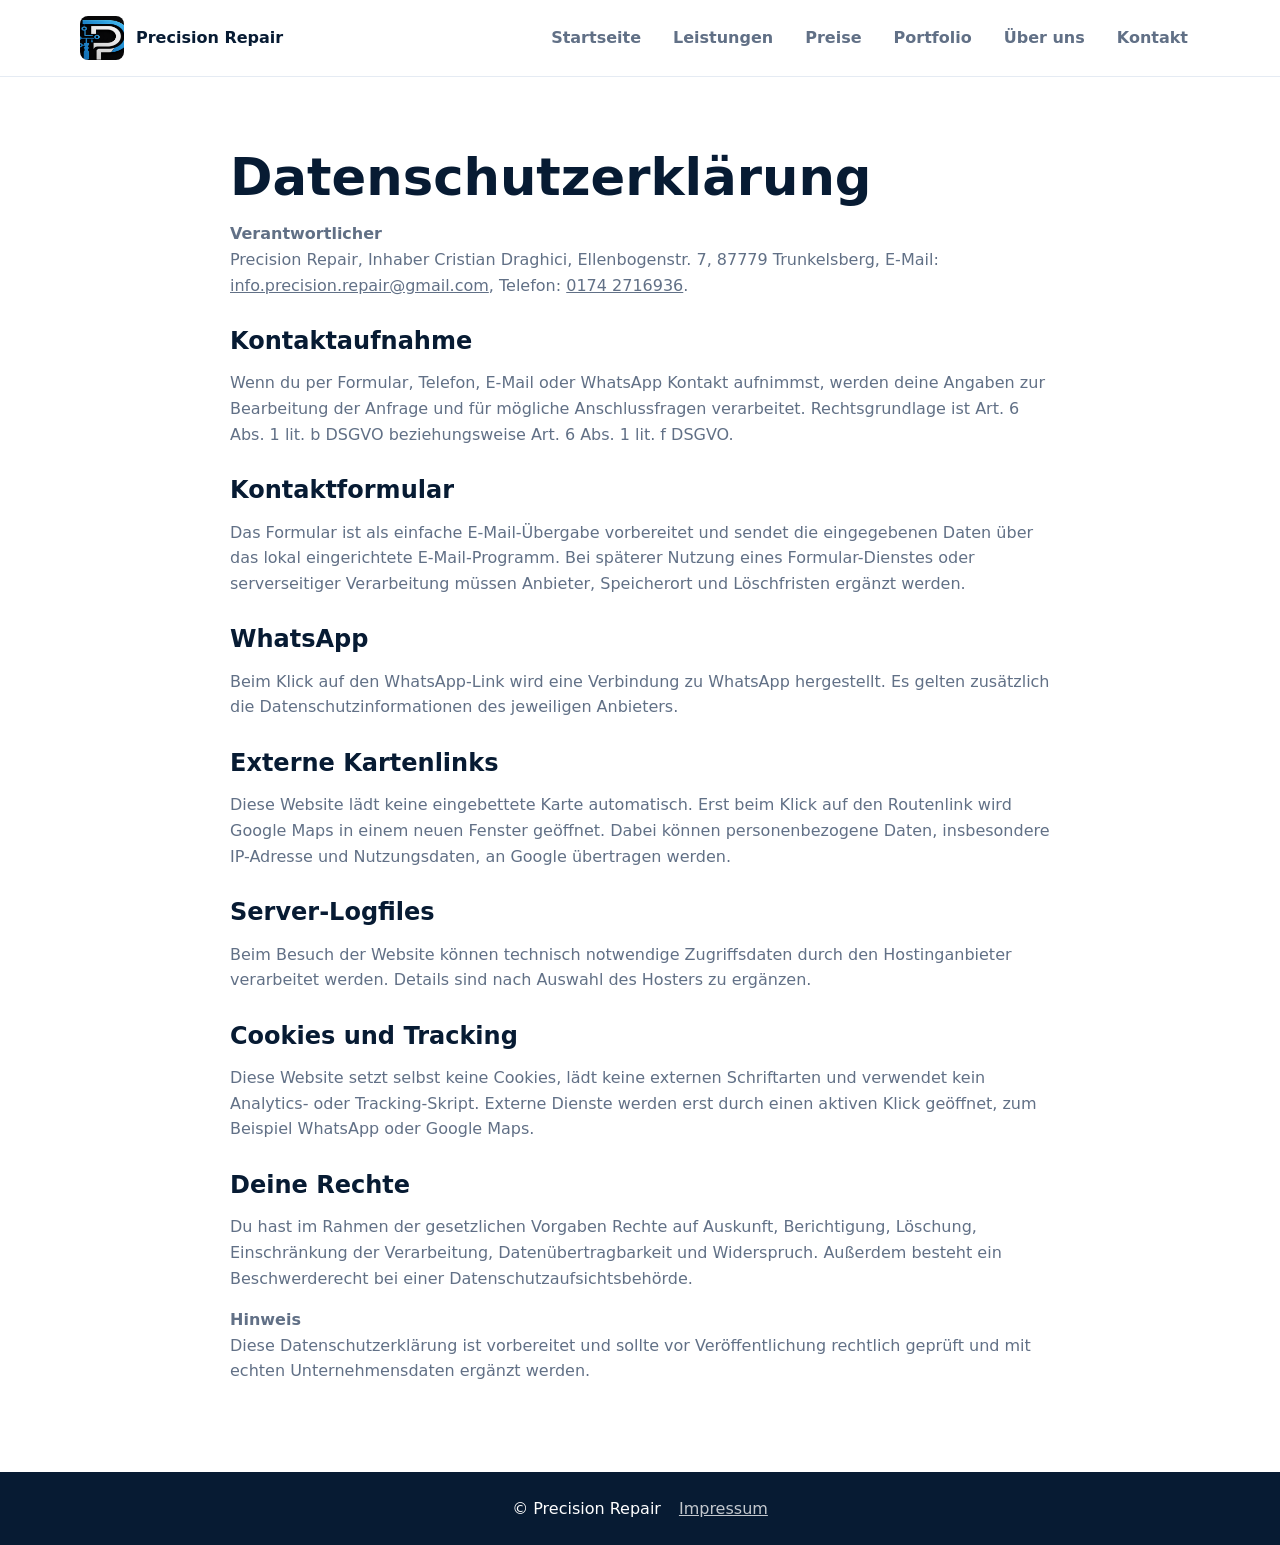
==== datenschutz.html @ 311b87c1 "Initial Website upload" ====
<!doctype html>
<html lang="de">
<head>
  <meta charset="utf-8">
  <meta name="viewport" content="width=device-width, initial-scale=1">
  <title>Datenschutz | Precision Repair</title>
  <meta name="robots" content="noindex, follow">
  <link rel="icon" href="assets/img/favicon.svg" type="image/svg+xml">
  <link rel="stylesheet" href="assets/css/styles.css">
</head>
<body>
  <header class="site-header" data-header><div class="container header-inner"><a class="brand" href="index.html"><img src="public/images/precision-repair-logo.png" alt="" width="44" height="44"><span>Precision Repair</span></a><button class="nav-toggle" type="button" aria-controls="primary-nav" aria-expanded="false" data-nav-toggle><span></span><span></span><span></span><span class="sr-only">Menü öffnen</span></button><nav class="primary-nav" id="primary-nav" data-nav><a href="index.html">Startseite</a><a href="leistungen.html">Leistungen</a><a href="preise.html">Preise</a><a href="portfolio.html">Portfolio</a><a href="ueber-uns.html">Über uns</a><a href="kontakt.html">Kontakt</a></nav></div></header>
  <main class="legal-page">
    <div class="container narrow">
      <h1>Datenschutzerklärung</h1>
      <p><strong>Verantwortlicher</strong><br>Precision Repair, Inhaber Cristian Draghici, Ellenbogenstr. 7, 87779 Trunkelsberg, E-Mail: <a href="mailto:info.precision.repair@gmail.com">info.precision.repair@gmail.com</a>, Telefon: <a href="tel:+491742716936">0174 2716936</a>.</p>
      <h2>Kontaktaufnahme</h2>
      <p>Wenn du per Formular, Telefon, E-Mail oder WhatsApp Kontakt aufnimmst, werden deine Angaben zur Bearbeitung der Anfrage und für mögliche Anschlussfragen verarbeitet. Rechtsgrundlage ist Art. 6 Abs. 1 lit. b DSGVO beziehungsweise Art. 6 Abs. 1 lit. f DSGVO.</p>
      <h2>Kontaktformular</h2>
      <p>Das Formular ist als einfache E-Mail-Übergabe vorbereitet und sendet die eingegebenen Daten über das lokal eingerichtete E-Mail-Programm. Bei späterer Nutzung eines Formular-Dienstes oder serverseitiger Verarbeitung müssen Anbieter, Speicherort und Löschfristen ergänzt werden.</p>
      <h2>WhatsApp</h2>
      <p>Beim Klick auf den WhatsApp-Link wird eine Verbindung zu WhatsApp hergestellt. Es gelten zusätzlich die Datenschutzinformationen des jeweiligen Anbieters.</p>
      <h2>Externe Kartenlinks</h2>
      <p>Diese Website lädt keine eingebettete Karte automatisch. Erst beim Klick auf den Routenlink wird Google Maps in einem neuen Fenster geöffnet. Dabei können personenbezogene Daten, insbesondere IP-Adresse und Nutzungsdaten, an Google übertragen werden.</p>
      <h2>Server-Logfiles</h2>
      <p>Beim Besuch der Website können technisch notwendige Zugriffsdaten durch den Hostinganbieter verarbeitet werden. Details sind nach Auswahl des Hosters zu ergänzen.</p>
      <h2>Cookies und Tracking</h2>
      <p>Diese Website setzt selbst keine Cookies, lädt keine externen Schriftarten und verwendet kein Analytics- oder Tracking-Skript. Externe Dienste werden erst durch einen aktiven Klick geöffnet, zum Beispiel WhatsApp oder Google Maps.</p>
      <h2>Deine Rechte</h2>
      <p>Du hast im Rahmen der gesetzlichen Vorgaben Rechte auf Auskunft, Berichtigung, Löschung, Einschränkung der Verarbeitung, Datenübertragbarkeit und Widerspruch. Außerdem besteht ein Beschwerderecht bei einer Datenschutzaufsichtsbehörde.</p>
      <p><strong>Hinweis</strong><br>Diese Datenschutzerklärung ist vorbereitet und sollte vor Veröffentlichung rechtlich geprüft und mit echten Unternehmensdaten ergänzt werden.</p>
    </div>
  </main>
  <footer class="site-footer compact"><div class="container footer-bottom"><span>© Precision Repair</span><a href="impressum.html">Impressum</a></div></footer>
  <script src="assets/js/main.js"></script>
</body>
</html>
---- assets/css/styles.css ----
:root {
  --navy: #071b33;
  --navy-2: #0d2a4a;
  --ink: #102033;
  --muted: #617086;
  --line: #dfe7f1;
  --bg: #f7f9fc;
  --white: #ffffff;
  --accent: #18a999;
  --accent-2: #f2b84b;
  --shadow: 0 18px 50px rgba(7, 27, 51, .14);
  --radius: 8px;
}

* { box-sizing: border-box; }
html { scroll-behavior: smooth; }
body {
  margin: 0;
  font-family: Inter, ui-sans-serif, system-ui, -apple-system, BlinkMacSystemFont, "Segoe UI", sans-serif;
  color: var(--ink);
  background: var(--white);
  line-height: 1.6;
}

a { color: inherit; }
img { max-width: 100%; display: block; }
[hidden] { display: none !important; }
.container { width: min(1120px, calc(100% - 40px)); margin: 0 auto; }
.narrow { width: min(820px, calc(100% - 40px)); }
.sr-only, .skip-link {
  position: absolute;
  width: 1px;
  height: 1px;
  overflow: hidden;
  clip: rect(0, 0, 0, 0);
}
.skip-link:focus {
  width: auto;
  height: auto;
  clip: auto;
  z-index: 100;
  left: 16px;
  top: 16px;
  padding: 10px 14px;
  background: var(--white);
  border-radius: var(--radius);
}

.site-header {
  position: sticky;
  top: 0;
  z-index: 50;
  background: rgba(255, 255, 255, .92);
  backdrop-filter: blur(14px);
  border-bottom: 1px solid rgba(223, 231, 241, .8);
}
.header-inner {
  min-height: 76px;
  display: flex;
  align-items: center;
  justify-content: space-between;
  gap: 24px;
}
.brand {
  display: inline-flex;
  align-items: center;
  gap: 12px;
  text-decoration: none;
  font-weight: 800;
  color: var(--navy);
  letter-spacing: 0;
}
.brand img {
  width: 44px;
  height: 44px;
  object-fit: cover;
  border-radius: 8px;
  background: var(--navy);
}
.primary-nav { display: flex; gap: 8px; align-items: center; }
.primary-nav a {
  text-decoration: none;
  color: var(--muted);
  font-weight: 700;
  padding: 10px 12px;
  border-radius: var(--radius);
}
.primary-nav a:hover, .primary-nav a.active { color: var(--navy); background: #eef5fb; }
.nav-toggle {
  display: none;
  width: 44px;
  height: 44px;
  border: 1px solid var(--line);
  border-radius: var(--radius);
  background: var(--white);
}
.nav-toggle span:not(.sr-only) {
  display: block;
  width: 20px;
  height: 2px;
  background: var(--navy);
  margin: 5px auto;
}

.hero {
  background:
    radial-gradient(circle at 80% 20%, rgba(24, 169, 153, .18), transparent 32%),
    linear-gradient(135deg, var(--navy) 0%, var(--navy-2) 58%, #10395f 100%);
  color: var(--white);
  padding: 84px 0 70px;
  min-height: 680px;
  display: flex;
  align-items: center;
}
.hero-grid {
  display: grid;
  grid-template-columns: minmax(0, 1.05fr) minmax(360px, .95fr);
  gap: 56px;
  align-items: center;
}
.eyebrow {
  margin: 0 0 14px;
  color: var(--accent);
  font-weight: 800;
  text-transform: uppercase;
  font-size: .78rem;
  letter-spacing: .08em;
}
h1, h2, h3 { line-height: 1.1; margin: 0; color: inherit; letter-spacing: 0; }
h1 { font-size: clamp(2.4rem, 6vw, 4.9rem); max-width: 760px; }
h2 { font-size: clamp(1.8rem, 3vw, 3rem); }
h3 { font-size: 1.25rem; }
.lead, .page-hero p, .section-heading p {
  font-size: 1.13rem;
  color: rgba(255, 255, 255, .82);
  max-width: 680px;
}
.hero-actions, .cta-actions {
  display: flex;
  flex-wrap: wrap;
  gap: 12px;
  margin-top: 32px;
}
.btn {
  display: inline-flex;
  align-items: center;
  justify-content: center;
  min-height: 48px;
  padding: 12px 18px;
  border-radius: var(--radius);
  border: 1px solid transparent;
  text-decoration: none;
  font-weight: 800;
  cursor: pointer;
  font: inherit;
}
.btn-primary { background: var(--accent); color: #041620; }
.btn-primary:hover { background: #35c3b5; }
.btn-secondary { background: var(--white); color: var(--navy); }
.btn-secondary:hover { background: #eaf2f8; }
.btn-ghost { background: transparent; color: var(--navy); border-color: var(--line); }
.full { width: 100%; }
.trust-row {
  display: flex;
  flex-wrap: wrap;
  gap: 10px;
  margin-top: 28px;
}
.trust-row span {
  border: 1px solid rgba(255, 255, 255, .18);
  border-radius: 999px;
  padding: 8px 12px;
  color: rgba(255, 255, 255, .86);
  font-weight: 700;
  font-size: .92rem;
}

.hero-panel {
  min-height: 500px;
  position: relative;
  border: 1px solid rgba(255, 255, 255, .16);
  border-radius: 20px;
  background: rgba(255, 255, 255, .08);
  box-shadow: var(--shadow);
  overflow: hidden;
}
.device-visual {
  position: absolute;
  inset: 60px 40px 40px;
}
.phone {
  position: absolute;
  width: 150px;
  height: 280px;
  left: 28px;
  top: 60px;
  border: 12px solid #eaf6ff;
  border-radius: 28px;
  background: linear-gradient(160deg, #0a2039, #156b84);
  box-shadow: 0 25px 60px rgba(0, 0, 0, .35);
}
.phone:after {
  content: "";
  position: absolute;
  inset: 46px 28px;
  border-top: 3px solid rgba(255, 255, 255, .5);
  transform: rotate(-18deg);
}
.laptop {
  position: absolute;
  width: 280px;
  height: 170px;
  right: 8px;
  bottom: 56px;
  border: 12px solid #eaf6ff;
  border-radius: 14px 14px 4px 4px;
  background: linear-gradient(150deg, #132f51, #18a999);
}
.laptop:after {
  content: "";
  position: absolute;
  height: 16px;
  left: -34px;
  right: -34px;
  bottom: -36px;
  background: #dbe8f3;
  border-radius: 0 0 18px 18px;
}
.tool-chip {
  position: absolute;
  right: 56px;
  top: 58px;
  background: var(--accent-2);
  color: var(--navy);
  font-weight: 900;
  padding: 12px 16px;
  border-radius: var(--radius);
}
.chip-two { right: 210px; top: 210px; background: var(--white); }
.device-card, .diagnostic-card {
  position: absolute;
  z-index: 2;
  background: var(--white);
  color: var(--navy);
  border-radius: var(--radius);
  box-shadow: var(--shadow);
  padding: 18px;
}
.device-card { left: 28px; top: 28px; }
.device-card p, .diagnostic-card span, .diagnostic-card small { margin: 0; color: var(--muted); }
.device-card strong, .diagnostic-card strong { display: block; font-size: 1.35rem; }
.diagnostic-card { right: 30px; bottom: 28px; min-width: 150px; }
.status-dot {
  display: inline-block;
  width: 10px;
  height: 10px;
  background: var(--accent);
  border-radius: 50%;
}

.section { padding: 86px 0; }
.section-heading { margin-bottom: 34px; }
.section-heading p, .page-hero p, .detail-card p, .notice p, .about-split p { color: var(--muted); }
.service-grid, .detail-grid {
  display: grid;
  grid-template-columns: repeat(3, minmax(0, 1fr));
  gap: 18px;
}
.service-card, .detail-card, .notice, .contact-form, .contact-panel, .portfolio-card {
  border: 1px solid var(--line);
  border-radius: var(--radius);
  background: var(--white);
  padding: 26px;
  box-shadow: 0 8px 26px rgba(7, 27, 51, .06);
}
.service-card p, .detail-card li { color: var(--muted); }
.service-card img { margin-bottom: 18px; }
.portfolio-section { background: var(--white); }
.portfolio-grid {
  display: grid;
  grid-template-columns: repeat(3, minmax(0, 1fr));
  gap: 18px;
}
.portfolio-card {
  padding: 0;
  overflow: hidden;
}
.portfolio-card img {
  width: 100%;
  aspect-ratio: 1.45 / 1;
  height: auto;
  object-fit: cover;
  background: var(--navy);
}
.portfolio-card h3 {
  padding: 18px;
  font-size: 1.05rem;
}
.centered-action {
  display: flex;
  justify-content: center;
  margin-top: 28px;
}
.portfolio-tools {
  display: flex;
  flex-wrap: wrap;
  gap: 10px;
  margin-bottom: 26px;
}
.filter-btn {
  border: 1px solid var(--line);
  border-radius: var(--radius);
  background: var(--white);
  color: var(--navy);
  padding: 10px 14px;
  font: inherit;
  font-weight: 800;
  cursor: pointer;
}
.filter-btn:hover,
.filter-btn.active {
  border-color: rgba(24, 169, 153, .55);
  background: #eef8f7;
}
.gallery-grid {
  display: grid;
  grid-template-columns: repeat(3, minmax(0, 1fr));
  gap: 18px;
}
.gallery-card {
  overflow: hidden;
  border: 1px solid var(--line);
  border-radius: var(--radius);
  background: var(--white);
  box-shadow: 0 8px 26px rgba(7, 27, 51, .06);
}
.gallery-card a {
  display: block;
  background: var(--navy);
}
.gallery-card img {
  width: 100%;
  aspect-ratio: 4 / 3;
  object-fit: cover;
}
.gallery-card span {
  display: inline-flex;
  margin: 18px 18px 10px;
  padding: 5px 9px;
  border-radius: 999px;
  background: #eef5fb;
  color: var(--navy);
  font-size: .78rem;
  font-weight: 900;
}
.gallery-card h3,
.gallery-card p {
  padding: 0 18px;
}
.gallery-card h3 {
  font-size: 1.05rem;
}
.gallery-card p {
  margin: 10px 0 20px;
  color: var(--muted);
}
.feature-image {
  width: 100%;
  border-radius: var(--radius);
  box-shadow: var(--shadow);
  object-fit: cover;
}
.feature-gallery {
  display: grid;
  grid-template-columns: .8fr 1.2fr;
  gap: 14px;
  align-items: stretch;
}
.feature-gallery .feature-image {
  height: 100%;
  min-height: 360px;
}
.image-band .split { align-items: center; }
.band { background: var(--bg); }
.split {
  display: grid;
  grid-template-columns: minmax(0, .85fr) minmax(320px, 1.15fr);
  gap: 48px;
  align-items: start;
}
.steps { display: grid; gap: 14px; }
.step {
  display: grid;
  grid-template-columns: 48px 1fr;
  gap: 6px 16px;
  align-items: start;
  background: var(--white);
  border: 1px solid var(--line);
  border-radius: var(--radius);
  padding: 18px;
}
.step span {
  grid-row: span 2;
  width: 42px;
  height: 42px;
  display: inline-flex;
  align-items: center;
  justify-content: center;
  background: var(--navy);
  color: var(--white);
  border-radius: var(--radius);
  font-weight: 900;
}
.step p { margin: 0; color: var(--muted); }
.cta-section { padding-top: 0; }
.cta {
  display: flex;
  justify-content: space-between;
  gap: 28px;
  align-items: center;
  background: var(--navy);
  color: var(--white);
  border-radius: 16px;
  padding: 38px;
}
.cta p { color: rgba(255, 255, 255, .8); }
.page-hero {
  background: linear-gradient(135deg, var(--navy), var(--navy-2));
  color: var(--white);
  padding: 82px 0;
}
.detail-grid { grid-template-columns: repeat(2, minmax(0, 1fr)); }
.detail-card ul { padding-left: 20px; margin-bottom: 0; }
.detail-card.highlight { background: #eef8f7; border-color: rgba(24, 169, 153, .3); }
.text-link { color: var(--navy); font-weight: 900; }
.price-table-wrap { overflow-x: auto; border: 1px solid var(--line); border-radius: var(--radius); }
.price-table { width: 100%; border-collapse: collapse; background: var(--white); min-width: 680px; }
.price-table th, .price-table td { text-align: left; padding: 18px; border-bottom: 1px solid var(--line); }
.price-table th { background: var(--navy); color: var(--white); }
.notice { margin-top: 22px; }
.about-split { align-items: center; }
.values {
  display: grid;
  grid-template-columns: repeat(2, minmax(0, 1fr));
  gap: 14px;
}
.values div {
  background: var(--bg);
  border: 1px solid var(--line);
  border-radius: var(--radius);
  padding: 22px;
}
.values strong, .values span { display: block; }
.values span { color: var(--muted); }
.contact-grid {
  display: grid;
  grid-template-columns: minmax(0, 1.15fr) minmax(320px, .85fr);
  gap: 24px;
  align-items: start;
}
.contact-form { display: grid; gap: 10px; }
.contact-form label { font-weight: 800; }
input, textarea {
  width: 100%;
  border: 1px solid var(--line);
  border-radius: var(--radius);
  padding: 13px 14px;
  font: inherit;
  color: var(--ink);
}
input:focus, textarea:focus {
  outline: 3px solid rgba(24, 169, 153, .2);
  border-color: var(--accent);
}
.checkbox {
  display: grid;
  grid-template-columns: 20px 1fr;
  gap: 10px;
  align-items: start;
  font-weight: 500;
  color: var(--muted);
}
.checkbox input { width: 18px; margin-top: 4px; }
.contact-panel h2 { margin-bottom: 20px; }
.contact-panel p { color: var(--muted); }
.map-consent, .map-frame {
  margin-top: 18px;
  min-height: 260px;
  border: 1px solid var(--line);
  border-radius: var(--radius);
  background: var(--bg);
  display: grid;
  place-items: center;
  text-align: center;
  padding: 20px;
}
.map-frame iframe { width: 100%; height: 260px; border: 0; border-radius: var(--radius); }
.legal-page { padding: 72px 0; }
.legal-page h1 { color: var(--navy); font-size: clamp(2rem, 4vw, 3.4rem); }
.legal-page h2 { color: var(--navy); font-size: 1.5rem; margin-top: 30px; }
.legal-page p { color: var(--muted); }

.site-footer {
  background: var(--navy);
  color: var(--white);
  padding: 48px 0;
}
.footer-grid {
  display: grid;
  grid-template-columns: 1.5fr 1fr 1fr 1fr;
  gap: 28px;
}
.footer-brand { color: var(--white); margin-bottom: 14px; }
.site-footer h2 { font-size: 1rem; margin-bottom: 10px; }
.site-footer p, .site-footer a { color: rgba(255, 255, 255, .76); }
.compact { padding: 24px 0; }
.footer-bottom {
  display: flex;
  gap: 18px;
  justify-content: center;
  flex-wrap: wrap;
}
.whatsapp-float {
  position: fixed;
  right: 18px;
  bottom: 18px;
  z-index: 60;
  width: 58px;
  height: 58px;
  display: inline-flex;
  align-items: center;
  justify-content: center;
  border-radius: 50%;
  background: #25d366;
  color: #052011;
  font-weight: 900;
  text-decoration: none;
  box-shadow: 0 14px 34px rgba(7, 27, 51, .25);
}

@media (max-width: 900px) {
  .nav-toggle { display: block; }
  .primary-nav {
    position: absolute;
    left: 20px;
    right: 20px;
    top: 76px;
    display: none;
    flex-direction: column;
    align-items: stretch;
    background: var(--white);
    border: 1px solid var(--line);
    border-radius: var(--radius);
    padding: 10px;
    box-shadow: var(--shadow);
  }
  .primary-nav.open { display: flex; }
  .hero { min-height: auto; padding: 58px 0; }
  .hero-grid, .split, .contact-grid, .footer-grid {
    grid-template-columns: 1fr;
  }
  .hero-panel { min-height: 430px; }
  .service-grid, .detail-grid, .portfolio-grid, .gallery-grid { grid-template-columns: 1fr; }
  .feature-gallery { grid-template-columns: 1fr; }
  .feature-gallery .feature-image { min-height: 260px; }
  .cta { align-items: stretch; flex-direction: column; }
}

@media (max-width: 560px) {
  .container, .narrow { width: min(100% - 28px, 1120px); }
  .header-inner { min-height: 68px; }
  .primary-nav { top: 68px; left: 14px; right: 14px; }
  .brand span { font-size: .98rem; }
  .hero-copy h1 { font-size: 2.35rem; }
  .hero-panel { min-height: 360px; }
  .device-visual { inset: 50px 18px 24px; }
  .phone { width: 112px; height: 214px; left: 4px; top: 70px; }
  .laptop { width: 190px; height: 120px; right: 0; bottom: 54px; }
  .tool-chip { right: 26px; top: 72px; }
  .chip-two { right: 132px; top: 210px; }
  .device-card, .diagnostic-card { padding: 12px; }
  .device-card strong, .diagnostic-card strong { font-size: 1.05rem; }
  .section, .page-hero { padding: 56px 0; }
  .values { grid-template-columns: 1fr; }
  .cta { padding: 26px; border-radius: var(--radius); }
  .whatsapp-float { width: 52px; height: 52px; }
}
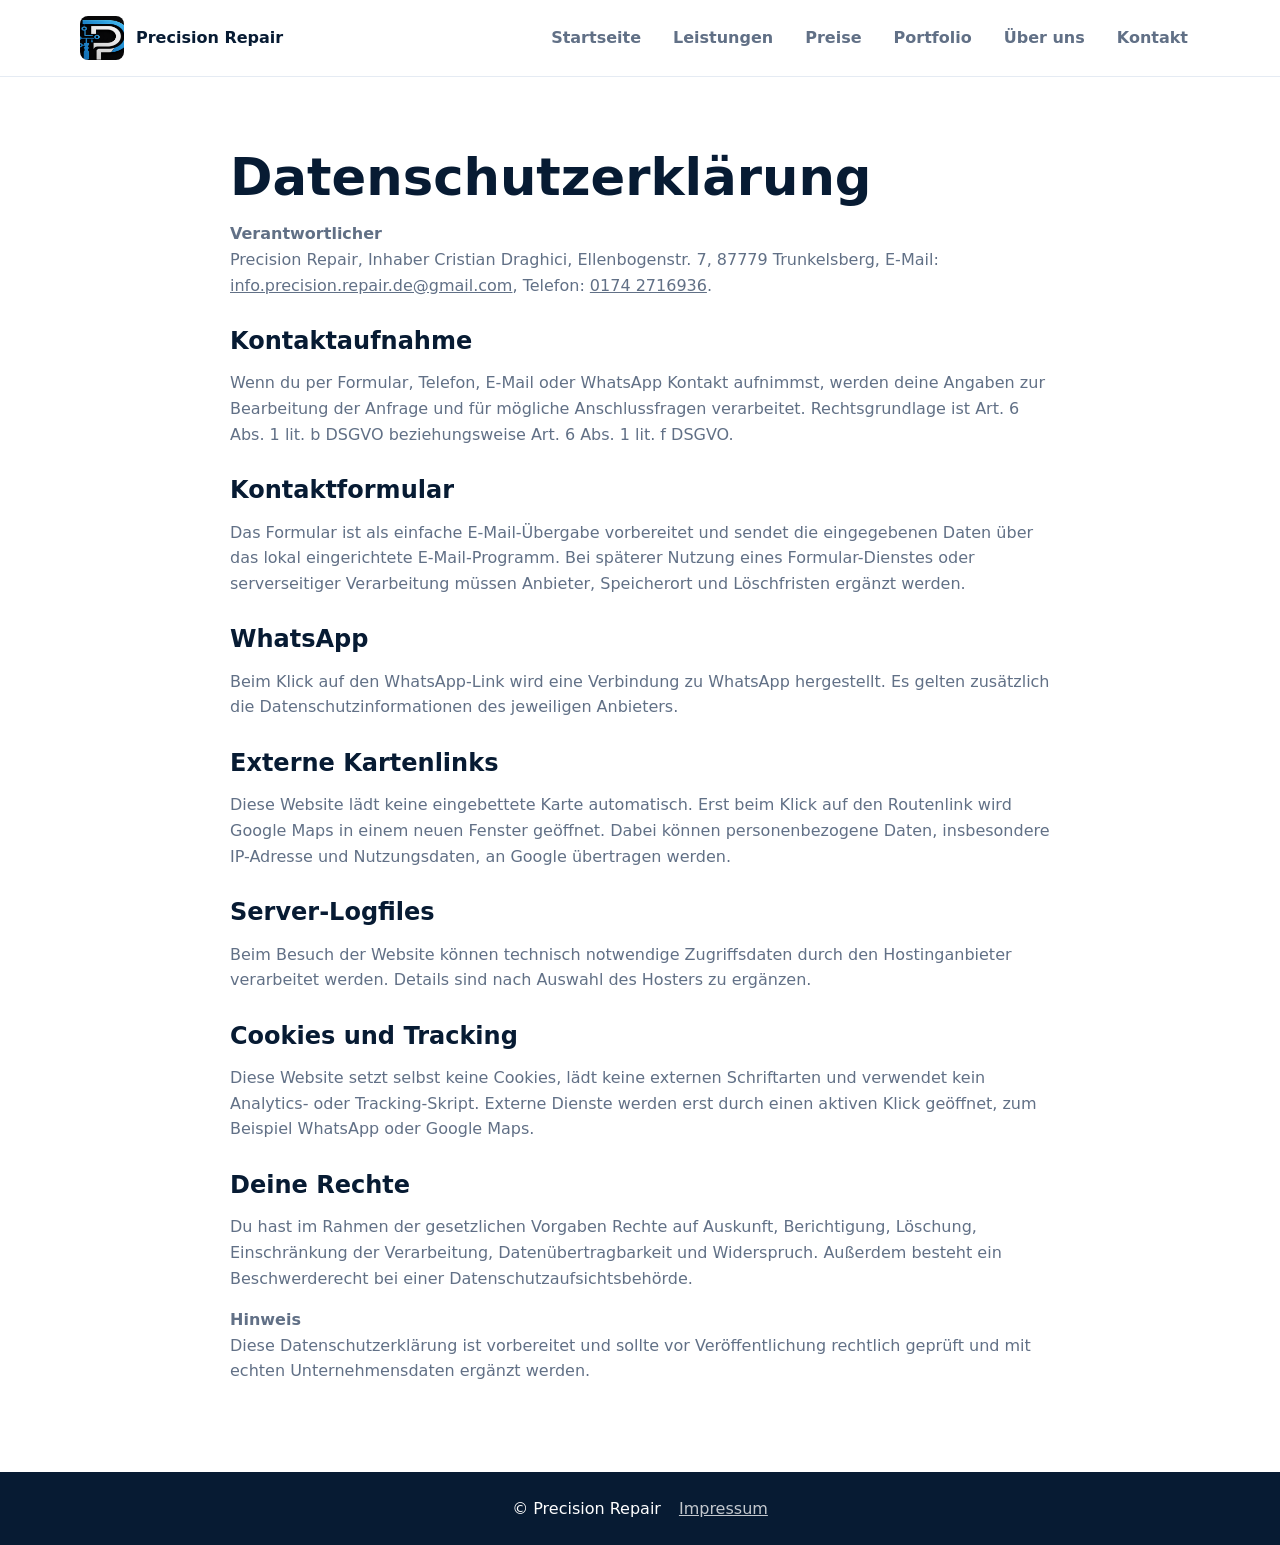
==== commit c76fafa8: "Smartphone Reparatur" ====
--- a/datenschutz.html
+++ b/datenschutz.html
@@ -13,7 +13,7 @@
   <main class="legal-page">
     <div class="container narrow">
       <h1>Datenschutzerklärung</h1>
-      <p><strong>Verantwortlicher</strong><br>Precision Repair, Inhaber Cristian Draghici, Ellenbogenstr. 7, 87779 Trunkelsberg, E-Mail: <a href="mailto:info.precision.repair@gmail.com">info.precision.repair@gmail.com</a>, Telefon: <a href="tel:+491742716936">0174 2716936</a>.</p>
+      <p><strong>Verantwortlicher</strong><br>Precision Repair, Inhaber Cristian Draghici, Ellenbogenstr. 7, 87779 Trunkelsberg, E-Mail: <a href="mailto:info.precision.repair.de@gmail.com">info.precision.repair.de@gmail.com</a>, Telefon: <a href="tel:+491742716936">0174 2716936</a>.</p>
       <h2>Kontaktaufnahme</h2>
       <p>Wenn du per Formular, Telefon, E-Mail oder WhatsApp Kontakt aufnimmst, werden deine Angaben zur Bearbeitung der Anfrage und für mögliche Anschlussfragen verarbeitet. Rechtsgrundlage ist Art. 6 Abs. 1 lit. b DSGVO beziehungsweise Art. 6 Abs. 1 lit. f DSGVO.</p>
       <h2>Kontaktformular</h2>
@@ -35,4 +35,3 @@
   <script src="assets/js/main.js"></script>
 </body>
 </html>
-
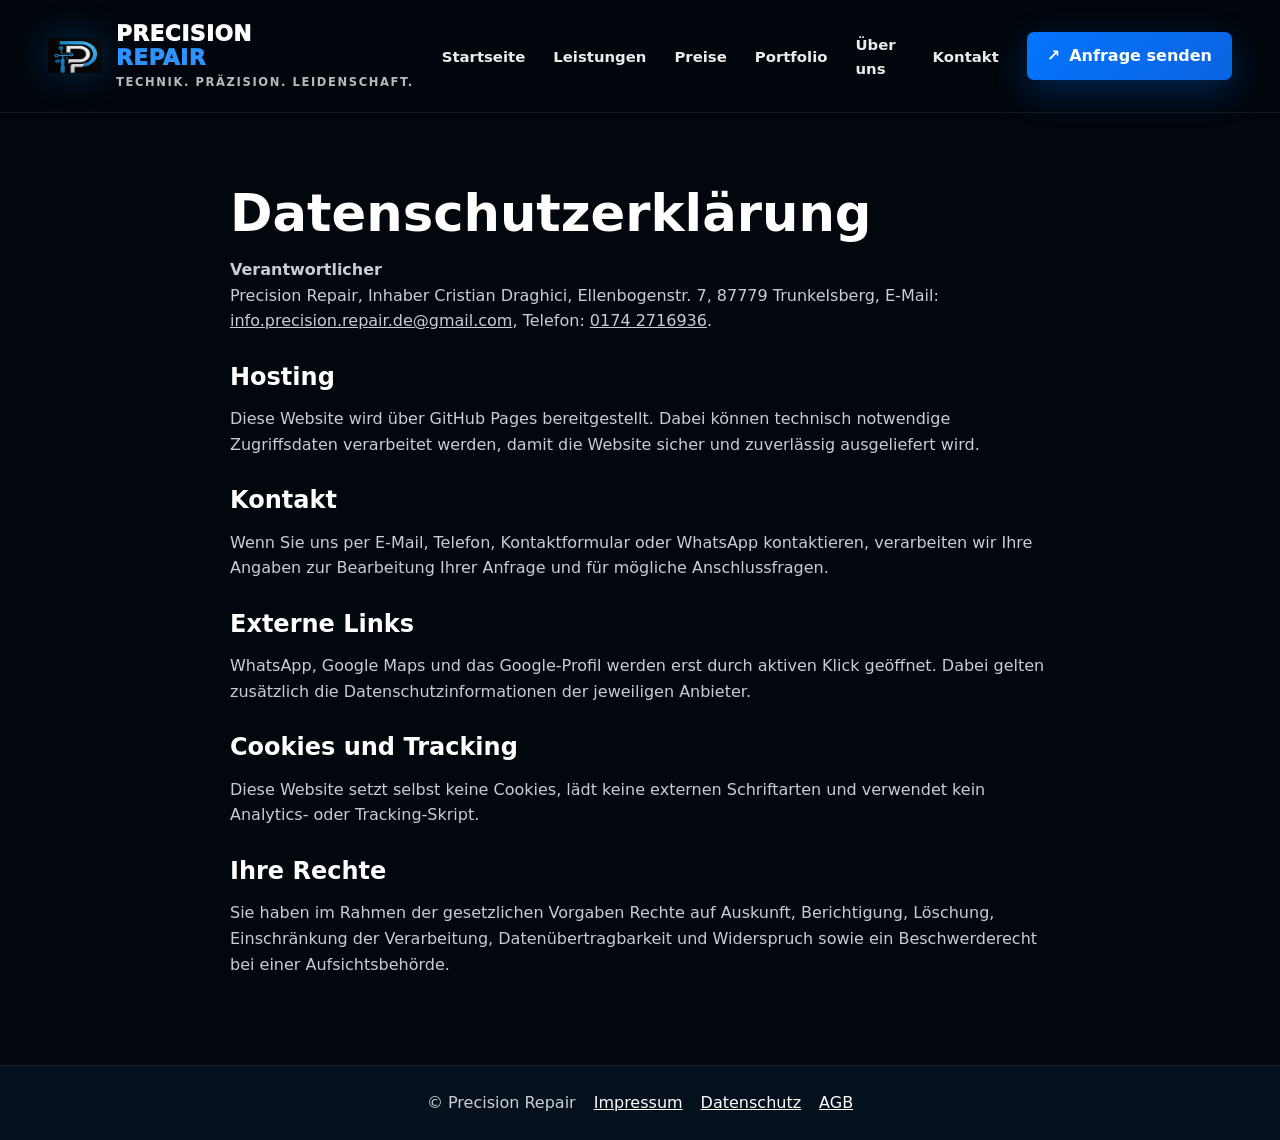
==== commit b9e8f334: "Finalize privacy footer" ====
--- a/datenschutz.html
+++ b/datenschutz.html
@@ -9,29 +9,22 @@
   <link rel="stylesheet" href="assets/css/styles.css">
 </head>
 <body>
-  <header class="site-header" data-header><div class="container header-inner"><a class="brand" href="index.html"><img src="public/images/precision-repair-logo.png" alt="" width="44" height="44"><span>Precision Repair</span></a><button class="nav-toggle" type="button" aria-controls="primary-nav" aria-expanded="false" data-nav-toggle><span></span><span></span><span></span><span class="sr-only">Menü öffnen</span></button><nav class="primary-nav" id="primary-nav" data-nav><a href="index.html">Startseite</a><a href="leistungen.html">Leistungen</a><a href="preise.html">Preise</a><a href="portfolio.html">Portfolio</a><a href="ueber-uns.html">Über uns</a><a href="kontakt.html">Kontakt</a></nav></div></header>
-  <main class="legal-page">
-    <div class="container narrow">
-      <h1>Datenschutzerklärung</h1>
-      <p><strong>Verantwortlicher</strong><br>Precision Repair, Inhaber Cristian Draghici, Ellenbogenstr. 7, 87779 Trunkelsberg, E-Mail: <a href="mailto:info.precision.repair.de@gmail.com">info.precision.repair.de@gmail.com</a>, Telefon: <a href="tel:+491742716936">0174 2716936</a>.</p>
-      <h2>Kontaktaufnahme</h2>
-      <p>Wenn du per Formular, Telefon, E-Mail oder WhatsApp Kontakt aufnimmst, werden deine Angaben zur Bearbeitung der Anfrage und für mögliche Anschlussfragen verarbeitet. Rechtsgrundlage ist Art. 6 Abs. 1 lit. b DSGVO beziehungsweise Art. 6 Abs. 1 lit. f DSGVO.</p>
-      <h2>Kontaktformular</h2>
-      <p>Das Formular ist als einfache E-Mail-Übergabe vorbereitet und sendet die eingegebenen Daten über das lokal eingerichtete E-Mail-Programm. Bei späterer Nutzung eines Formular-Dienstes oder serverseitiger Verarbeitung müssen Anbieter, Speicherort und Löschfristen ergänzt werden.</p>
-      <h2>WhatsApp</h2>
-      <p>Beim Klick auf den WhatsApp-Link wird eine Verbindung zu WhatsApp hergestellt. Es gelten zusätzlich die Datenschutzinformationen des jeweiligen Anbieters.</p>
-      <h2>Externe Kartenlinks</h2>
-      <p>Diese Website lädt keine eingebettete Karte automatisch. Erst beim Klick auf den Routenlink wird Google Maps in einem neuen Fenster geöffnet. Dabei können personenbezogene Daten, insbesondere IP-Adresse und Nutzungsdaten, an Google übertragen werden.</p>
-      <h2>Server-Logfiles</h2>
-      <p>Beim Besuch der Website können technisch notwendige Zugriffsdaten durch den Hostinganbieter verarbeitet werden. Details sind nach Auswahl des Hosters zu ergänzen.</p>
-      <h2>Cookies und Tracking</h2>
-      <p>Diese Website setzt selbst keine Cookies, lädt keine externen Schriftarten und verwendet kein Analytics- oder Tracking-Skript. Externe Dienste werden erst durch einen aktiven Klick geöffnet, zum Beispiel WhatsApp oder Google Maps.</p>
-      <h2>Deine Rechte</h2>
-      <p>Du hast im Rahmen der gesetzlichen Vorgaben Rechte auf Auskunft, Berichtigung, Löschung, Einschränkung der Verarbeitung, Datenübertragbarkeit und Widerspruch. Außerdem besteht ein Beschwerderecht bei einer Datenschutzaufsichtsbehörde.</p>
-      <p><strong>Hinweis</strong><br>Diese Datenschutzerklärung ist vorbereitet und sollte vor Veröffentlichung rechtlich geprüft und mit echten Unternehmensdaten ergänzt werden.</p>
-    </div>
-  </main>
-  <footer class="site-footer compact"><div class="container footer-bottom"><span>© Precision Repair</span><a href="impressum.html">Impressum</a></div></footer>
-  <script src="assets/js/main.js"></script>
+  <header class="site-header" data-header><div class="container header-inner"><a class="brand" href="index.html"><img src="public/images/precision-repair-logo.png" alt="" width="44" height="44"><span>Precision Repair</span></a><button class="nav-toggle" type="button" aria-controls="primary-nav" aria-expanded="false" data-nav-toggle><span></span><span></span><span class="sr-only">Menü öffnen</span></button><nav class="primary-nav" id="primary-nav" data-nav><a href="index.html">Startseite</a><a href="leistungen.html">Leistungen</a><a href="preise.html">Preise</a><a href="portfolio.html">Portfolio</a><a href="ueber-uns.html">Über uns</a><a href="kontakt.html">Kontakt</a></nav></div></header>
+  <main class="legal-page"><div class="container narrow">
+    <h1>Datenschutzerklärung</h1>
+    <p><strong>Verantwortlicher</strong><br>Precision Repair, Inhaber Cristian Draghici, Ellenbogenstr. 7, 87779 Trunkelsberg, E-Mail: <a href="mailto:info.precision.repair.de@gmail.com">info.precision.repair.de@gmail.com</a>, Telefon: <a href="tel:+491742716936">0174 2716936</a>.</p>
+    <h2>Hosting</h2>
+    <p>Diese Website wird über GitHub Pages bereitgestellt. Dabei können technisch notwendige Zugriffsdaten verarbeitet werden, damit die Website sicher und zuverlässig ausgeliefert wird.</p>
+    <h2>Kontakt</h2>
+    <p>Wenn Sie uns per E-Mail, Telefon, Kontaktformular oder WhatsApp kontaktieren, verarbeiten wir Ihre Angaben zur Bearbeitung Ihrer Anfrage und für mögliche Anschlussfragen.</p>
+    <h2>Externe Links</h2>
+    <p>WhatsApp, Google Maps und das Google-Profil werden erst durch aktiven Klick geöffnet. Dabei gelten zusätzlich die Datenschutzinformationen der jeweiligen Anbieter.</p>
+    <h2>Cookies und Tracking</h2>
+    <p>Diese Website setzt selbst keine Cookies, lädt keine externen Schriftarten und verwendet kein Analytics- oder Tracking-Skript.</p>
+    <h2>Ihre Rechte</h2>
+    <p>Sie haben im Rahmen der gesetzlichen Vorgaben Rechte auf Auskunft, Berichtigung, Löschung, Einschränkung der Verarbeitung, Datenübertragbarkeit und Widerspruch sowie ein Beschwerderecht bei einer Aufsichtsbehörde.</p>
+  </div></main>
+  <footer class="site-footer compact"><div class="container footer-bottom"><span>© Precision Repair</span><a href="impressum.html">Impressum</a><a href="datenschutz.html">Datenschutz</a><a href="agb.html">AGB</a></div></footer>
+  <script src="assets/js/main.js?v=20260703-13"></script>
 </body>
 </html>
--- a/assets/css/styles.css
+++ b/assets/css/styles.css
@@ -585,3 +585,169 @@
   .cta { padding: 26px; border-radius: var(--radius); }
   .whatsapp-float { width: 52px; height: 52px; }
 }
+
+/* Homepage only: clean Spezialgebiete cards */
+body.dream-home .specialties-section .specialties-grid {
+  display: grid !important;
+  grid-template-columns: repeat(3, minmax(0, 1fr)) !important;
+  gap: 24px !important;
+  align-items: stretch !important;
+}
+
+body.dream-home .specialties-section .specialty-card {
+  min-width: 0 !important;
+  display: flex !important;
+  flex-direction: column !important;
+  overflow: hidden !important;
+  border: 1px solid rgba(122, 181, 255, .18) !important;
+  border-radius: 28px !important;
+  background: linear-gradient(145deg, rgba(14, 31, 54, .96), rgba(5, 12, 22, .96)) !important;
+  box-shadow: 0 22px 70px rgba(0, 0, 0, .24) !important;
+}
+
+body.dream-home .specialties-section .specialty-image {
+  -webkit-appearance: none !important;
+  appearance: none !important;
+  position: relative !important;
+  display: block !important;
+  width: 100% !important;
+  height: clamp(240px, 26vw, 320px) !important;
+  margin: 0 !important;
+  padding: 0 !important;
+  border: 0 !important;
+  border-radius: 28px 28px 0 0 !important;
+  overflow: hidden !important;
+  background: #071323 !important;
+  line-height: 0 !important;
+  cursor: pointer !important;
+}
+
+body.dream-home .specialties-section .specialty-image img {
+  display: block !important;
+  width: 100% !important;
+  height: 100% !important;
+  max-width: none !important;
+  object-fit: cover !important;
+  object-position: center !important;
+  border: 0 !important;
+  border-radius: 0 !important;
+  background: #071323 !important;
+  transform: none !important;
+}
+
+body.dream-home .specialties-section .specialty-content {
+  display: grid !important;
+  gap: 12px !important;
+  padding: 22px 22px 26px !important;
+}
+
+body.dream-home .specialties-section .specialty-content h3 {
+  margin: 0 !important;
+  color: #fff !important;
+  font-size: clamp(1.25rem, 2vw, 1.65rem) !important;
+  line-height: 1.1 !important;
+}
+
+body.dream-home .specialties-section .specialty-content p {
+  margin: 0 !important;
+  color: rgba(245, 248, 255, .78) !important;
+}
+
+body.dream-home .specialties-section .details-btn,
+body.dream-home .specialties-section .project-trigger-text {
+  display: none !important;
+}
+
+body.dream-home .specialties-section .split-control {
+  position: absolute !important;
+  left: 50% !important;
+  bottom: 12px !important;
+  transform: translateX(-50%) !important;
+  z-index: 2 !important;
+  display: inline-flex !important;
+  align-items: center !important;
+  justify-content: center !important;
+  min-width: 38px !important;
+  height: 22px !important;
+  padding: 0 10px !important;
+  border-radius: 999px !important;
+  background: rgba(255, 255, 255, .92) !important;
+  color: #07182c !important;
+  font-size: .78rem !important;
+  font-weight: 900 !important;
+  line-height: 1 !important;
+  box-shadow: 0 10px 26px rgba(0, 0, 0, .25) !important;
+}
+
+@media (max-width: 900px) {
+  body.dream-home .specialties-section .specialties-grid {
+    grid-template-columns: 1fr !important;
+    gap: 22px !important;
+  }
+
+  body.dream-home .specialties-section .specialty-image {
+    height: clamp(250px, 62vw, 360px) !important;
+  }
+}
+
+@media (max-width: 560px) {
+  body.dream-home .specialties-section .specialty-card {
+    border-radius: 24px !important;
+  }
+
+  body.dream-home .specialties-section .specialty-image {
+    height: clamp(230px, 68vw, 330px) !important;
+    border-radius: 24px 24px 0 0 !important;
+  }
+
+  body.dream-home .specialties-section .specialty-content {
+    padding: 18px 18px 22px !important;
+  }
+}
+
+/* Homepage only: prevent mobile sideways dragging */
+body.dream-home {
+  width: 100% !important;
+  max-width: 100% !important;
+  overflow-x: hidden !important;
+}
+
+body.dream-home .premium-main,
+body.dream-home .premium-hero,
+body.dream-home .specialties-section {
+  max-width: 100vw !important;
+  overflow-x: hidden !important;
+}
+
+body.dream-home .premium-hero-grid,
+body.dream-home .specialties-section .container,
+body.dream-home .specialties-grid,
+body.dream-home .section-title {
+  max-width: min(1120px, calc(100vw - 40px)) !important;
+}
+
+body.dream-home .premium-trust,
+body.dream-home .premium-actions {
+  max-width: 100% !important;
+  flex-wrap: wrap !important;
+}
+
+body.dream-home .premium-trust span,
+body.dream-home .premium-actions a {
+  min-width: 0 !important;
+  white-space: normal !important;
+}
+
+@media (max-width: 760px) {
+  body.dream-home .hero-visual {
+    max-width: 100vw !important;
+    overflow: hidden !important;
+  }
+
+  body.dream-home .premium-hero-grid,
+  body.dream-home .specialties-section .container,
+  body.dream-home .specialties-grid,
+  body.dream-home .section-title {
+    max-width: calc(100vw - 28px) !important;
+  }
+}
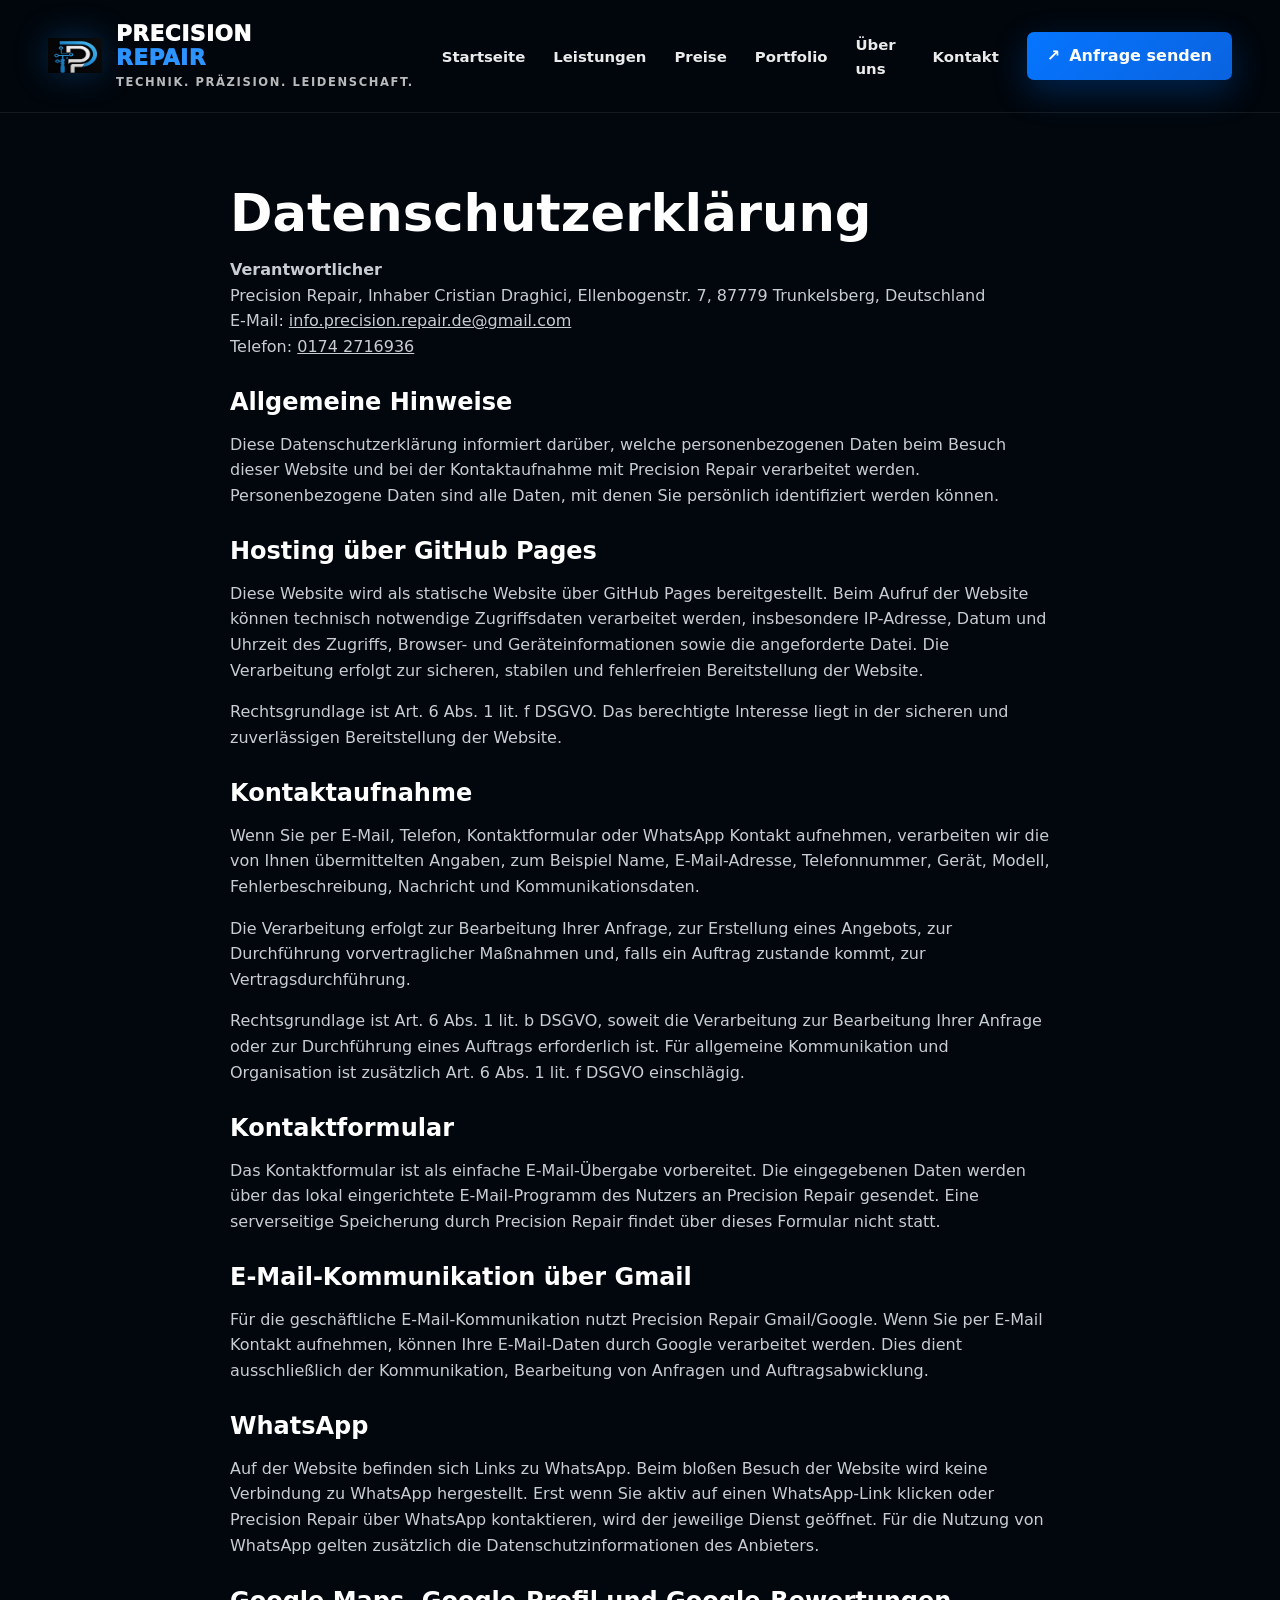
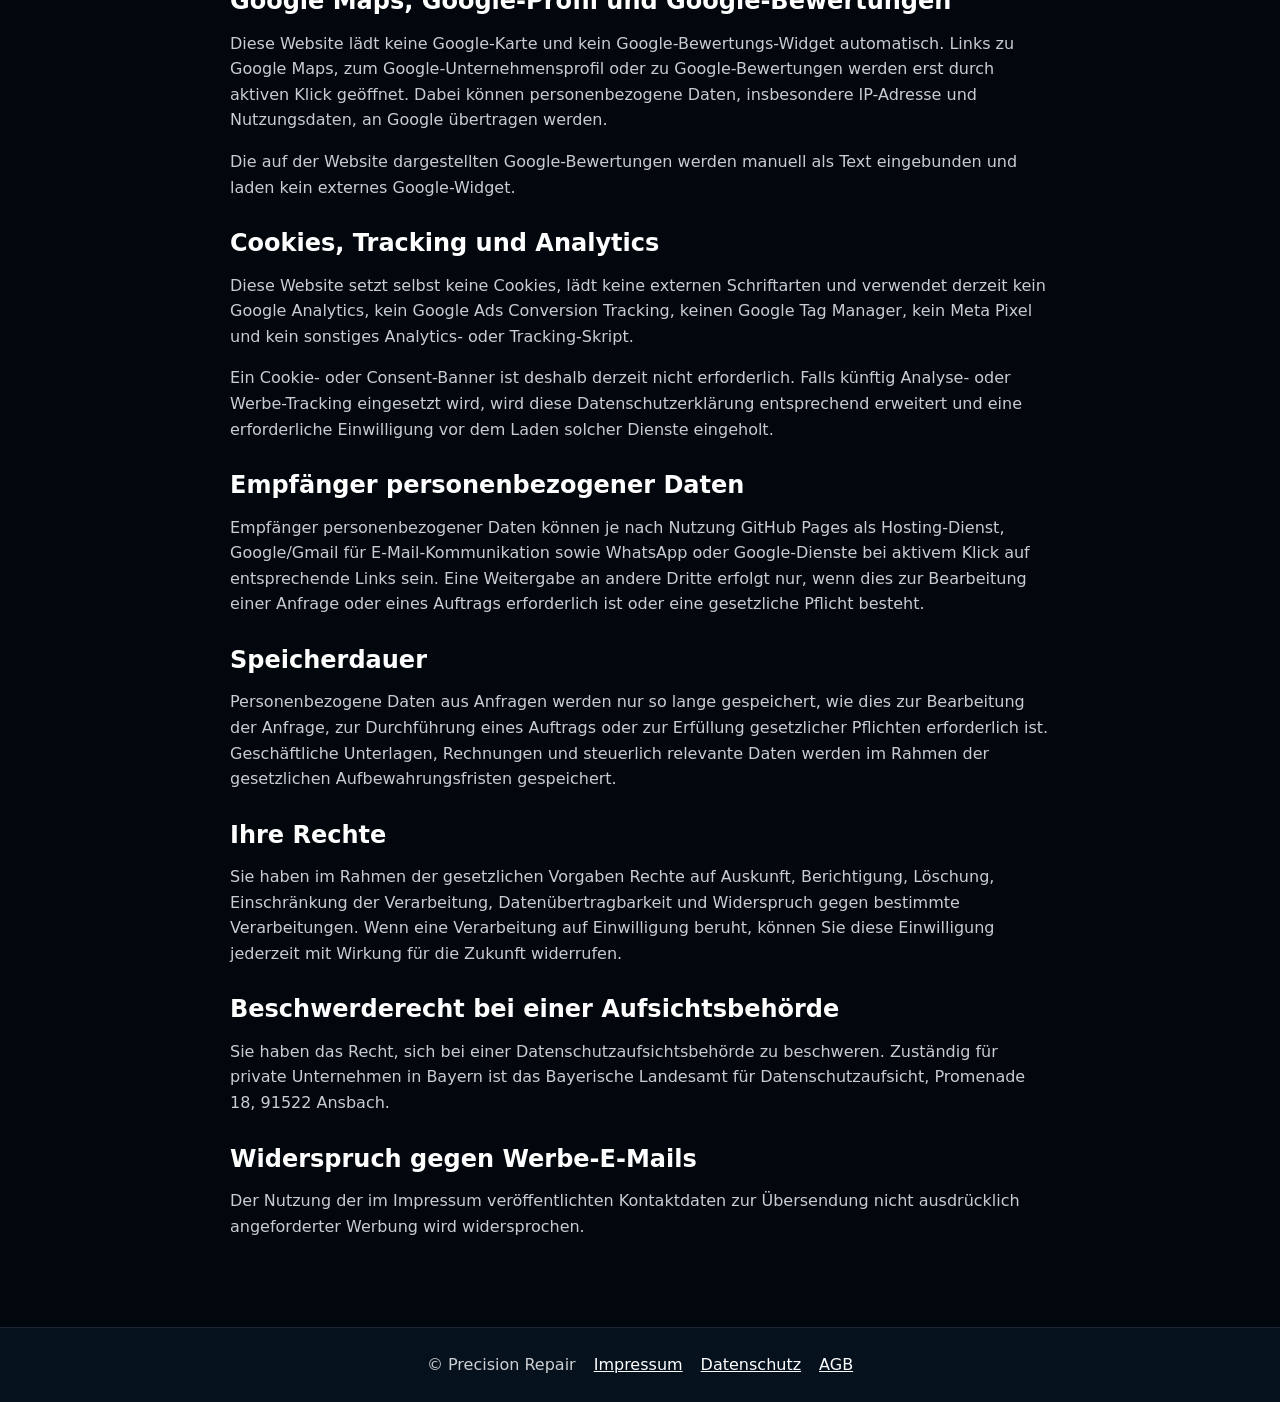
==== commit afadab64: "Expand privacy policy details" ====
--- a/datenschutz.html
+++ b/datenschutz.html
@@ -12,19 +12,53 @@
   <header class="site-header" data-header><div class="container header-inner"><a class="brand" href="index.html"><img src="public/images/precision-repair-logo.png" alt="" width="44" height="44"><span>Precision Repair</span></a><button class="nav-toggle" type="button" aria-controls="primary-nav" aria-expanded="false" data-nav-toggle><span></span><span></span><span class="sr-only">Menü öffnen</span></button><nav class="primary-nav" id="primary-nav" data-nav><a href="index.html">Startseite</a><a href="leistungen.html">Leistungen</a><a href="preise.html">Preise</a><a href="portfolio.html">Portfolio</a><a href="ueber-uns.html">Über uns</a><a href="kontakt.html">Kontakt</a></nav></div></header>
   <main class="legal-page"><div class="container narrow">
     <h1>Datenschutzerklärung</h1>
-    <p><strong>Verantwortlicher</strong><br>Precision Repair, Inhaber Cristian Draghici, Ellenbogenstr. 7, 87779 Trunkelsberg, E-Mail: <a href="mailto:info.precision.repair.de@gmail.com">info.precision.repair.de@gmail.com</a>, Telefon: <a href="tel:+491742716936">0174 2716936</a>.</p>
-    <h2>Hosting</h2>
-    <p>Diese Website wird über GitHub Pages bereitgestellt. Dabei können technisch notwendige Zugriffsdaten verarbeitet werden, damit die Website sicher und zuverlässig ausgeliefert wird.</p>
-    <h2>Kontakt</h2>
-    <p>Wenn Sie uns per E-Mail, Telefon, Kontaktformular oder WhatsApp kontaktieren, verarbeiten wir Ihre Angaben zur Bearbeitung Ihrer Anfrage und für mögliche Anschlussfragen.</p>
-    <h2>Externe Links</h2>
-    <p>WhatsApp, Google Maps und das Google-Profil werden erst durch aktiven Klick geöffnet. Dabei gelten zusätzlich die Datenschutzinformationen der jeweiligen Anbieter.</p>
-    <h2>Cookies und Tracking</h2>
-    <p>Diese Website setzt selbst keine Cookies, lädt keine externen Schriftarten und verwendet kein Analytics- oder Tracking-Skript.</p>
+    <p><strong>Verantwortlicher</strong><br>Precision Repair, Inhaber Cristian Draghici, Ellenbogenstr. 7, 87779 Trunkelsberg, Deutschland<br>E-Mail: <a href="mailto:info.precision.repair.de@gmail.com">info.precision.repair.de@gmail.com</a><br>Telefon: <a href="tel:+491742716936">0174 2716936</a></p>
+
+    <h2>Allgemeine Hinweise</h2>
+    <p>Diese Datenschutzerklärung informiert darüber, welche personenbezogenen Daten beim Besuch dieser Website und bei der Kontaktaufnahme mit Precision Repair verarbeitet werden. Personenbezogene Daten sind alle Daten, mit denen Sie persönlich identifiziert werden können.</p>
+
+    <h2>Hosting über GitHub Pages</h2>
+    <p>Diese Website wird als statische Website über GitHub Pages bereitgestellt. Beim Aufruf der Website können technisch notwendige Zugriffsdaten verarbeitet werden, insbesondere IP-Adresse, Datum und Uhrzeit des Zugriffs, Browser- und Geräteinformationen sowie die angeforderte Datei. Die Verarbeitung erfolgt zur sicheren, stabilen und fehlerfreien Bereitstellung der Website.</p>
+    <p>Rechtsgrundlage ist Art. 6 Abs. 1 lit. f DSGVO. Das berechtigte Interesse liegt in der sicheren und zuverlässigen Bereitstellung der Website.</p>
+
+    <h2>Kontaktaufnahme</h2>
+    <p>Wenn Sie per E-Mail, Telefon, Kontaktformular oder WhatsApp Kontakt aufnehmen, verarbeiten wir die von Ihnen übermittelten Angaben, zum Beispiel Name, E-Mail-Adresse, Telefonnummer, Gerät, Modell, Fehlerbeschreibung, Nachricht und Kommunikationsdaten.</p>
+    <p>Die Verarbeitung erfolgt zur Bearbeitung Ihrer Anfrage, zur Erstellung eines Angebots, zur Durchführung vorvertraglicher Maßnahmen und, falls ein Auftrag zustande kommt, zur Vertragsdurchführung.</p>
+    <p>Rechtsgrundlage ist Art. 6 Abs. 1 lit. b DSGVO, soweit die Verarbeitung zur Bearbeitung Ihrer Anfrage oder zur Durchführung eines Auftrags erforderlich ist. Für allgemeine Kommunikation und Organisation ist zusätzlich Art. 6 Abs. 1 lit. f DSGVO einschlägig.</p>
+
+    <h2>Kontaktformular</h2>
+    <p>Das Kontaktformular ist als einfache E-Mail-Übergabe vorbereitet. Die eingegebenen Daten werden über das lokal eingerichtete E-Mail-Programm des Nutzers an Precision Repair gesendet. Eine serverseitige Speicherung durch Precision Repair findet über dieses Formular nicht statt.</p>
+
+    <h2>E-Mail-Kommunikation über Gmail</h2>
+    <p>Für die geschäftliche E-Mail-Kommunikation nutzt Precision Repair Gmail/Google. Wenn Sie per E-Mail Kontakt aufnehmen, können Ihre E-Mail-Daten durch Google verarbeitet werden. Dies dient ausschließlich der Kommunikation, Bearbeitung von Anfragen und Auftragsabwicklung.</p>
+
+    <h2>WhatsApp</h2>
+    <p>Auf der Website befinden sich Links zu WhatsApp. Beim bloßen Besuch der Website wird keine Verbindung zu WhatsApp hergestellt. Erst wenn Sie aktiv auf einen WhatsApp-Link klicken oder Precision Repair über WhatsApp kontaktieren, wird der jeweilige Dienst geöffnet. Für die Nutzung von WhatsApp gelten zusätzlich die Datenschutzinformationen des Anbieters.</p>
+
+    <h2>Google Maps, Google-Profil und Google-Bewertungen</h2>
+    <p>Diese Website lädt keine Google-Karte und kein Google-Bewertungs-Widget automatisch. Links zu Google Maps, zum Google-Unternehmensprofil oder zu Google-Bewertungen werden erst durch aktiven Klick geöffnet. Dabei können personenbezogene Daten, insbesondere IP-Adresse und Nutzungsdaten, an Google übertragen werden.</p>
+    <p>Die auf der Website dargestellten Google-Bewertungen werden manuell als Text eingebunden und laden kein externes Google-Widget.</p>
+
+    <h2>Cookies, Tracking und Analytics</h2>
+    <p>Diese Website setzt selbst keine Cookies, lädt keine externen Schriftarten und verwendet derzeit kein Google Analytics, kein Google Ads Conversion Tracking, keinen Google Tag Manager, kein Meta Pixel und kein sonstiges Analytics- oder Tracking-Skript.</p>
+    <p>Ein Cookie- oder Consent-Banner ist deshalb derzeit nicht erforderlich. Falls künftig Analyse- oder Werbe-Tracking eingesetzt wird, wird diese Datenschutzerklärung entsprechend erweitert und eine erforderliche Einwilligung vor dem Laden solcher Dienste eingeholt.</p>
+
+    <h2>Empfänger personenbezogener Daten</h2>
+    <p>Empfänger personenbezogener Daten können je nach Nutzung GitHub Pages als Hosting-Dienst, Google/Gmail für E-Mail-Kommunikation sowie WhatsApp oder Google-Dienste bei aktivem Klick auf entsprechende Links sein. Eine Weitergabe an andere Dritte erfolgt nur, wenn dies zur Bearbeitung einer Anfrage oder eines Auftrags erforderlich ist oder eine gesetzliche Pflicht besteht.</p>
+
+    <h2>Speicherdauer</h2>
+    <p>Personenbezogene Daten aus Anfragen werden nur so lange gespeichert, wie dies zur Bearbeitung der Anfrage, zur Durchführung eines Auftrags oder zur Erfüllung gesetzlicher Pflichten erforderlich ist. Geschäftliche Unterlagen, Rechnungen und steuerlich relevante Daten werden im Rahmen der gesetzlichen Aufbewahrungsfristen gespeichert.</p>
+
     <h2>Ihre Rechte</h2>
-    <p>Sie haben im Rahmen der gesetzlichen Vorgaben Rechte auf Auskunft, Berichtigung, Löschung, Einschränkung der Verarbeitung, Datenübertragbarkeit und Widerspruch sowie ein Beschwerderecht bei einer Aufsichtsbehörde.</p>
+    <p>Sie haben im Rahmen der gesetzlichen Vorgaben Rechte auf Auskunft, Berichtigung, Löschung, Einschränkung der Verarbeitung, Datenübertragbarkeit und Widerspruch gegen bestimmte Verarbeitungen. Wenn eine Verarbeitung auf Einwilligung beruht, können Sie diese Einwilligung jederzeit mit Wirkung für die Zukunft widerrufen.</p>
+
+    <h2>Beschwerderecht bei einer Aufsichtsbehörde</h2>
+    <p>Sie haben das Recht, sich bei einer Datenschutzaufsichtsbehörde zu beschweren. Zuständig für private Unternehmen in Bayern ist das Bayerische Landesamt für Datenschutzaufsicht, Promenade 18, 91522 Ansbach.</p>
+
+    <h2>Widerspruch gegen Werbe-E-Mails</h2>
+    <p>Der Nutzung der im Impressum veröffentlichten Kontaktdaten zur Übersendung nicht ausdrücklich angeforderter Werbung wird widersprochen.</p>
   </div></main>
   <footer class="site-footer compact"><div class="container footer-bottom"><span>© Precision Repair</span><a href="impressum.html">Impressum</a><a href="datenschutz.html">Datenschutz</a><a href="agb.html">AGB</a></div></footer>
-  <script src="assets/js/main.js?v=20260703-13"></script>
+  <script src="assets/js/main.js?v=20260705-1"></script>
 </body>
 </html>
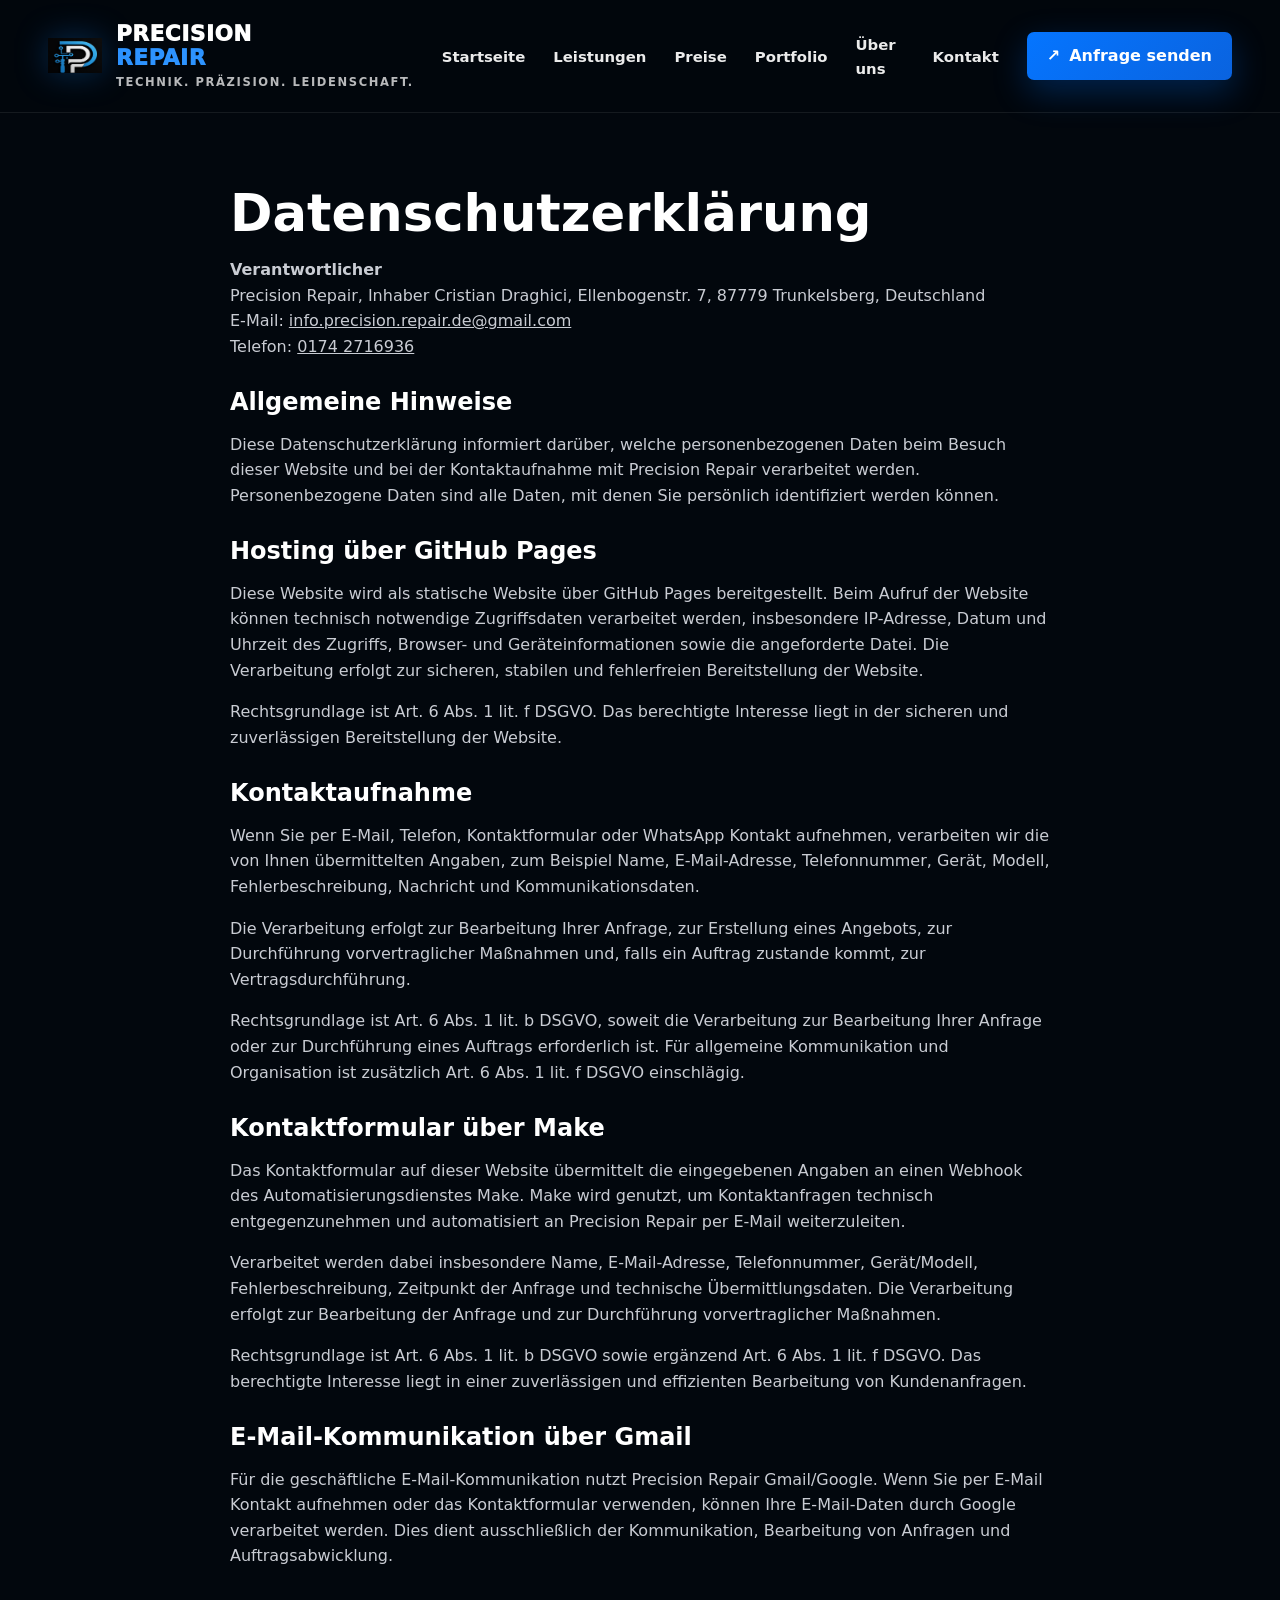
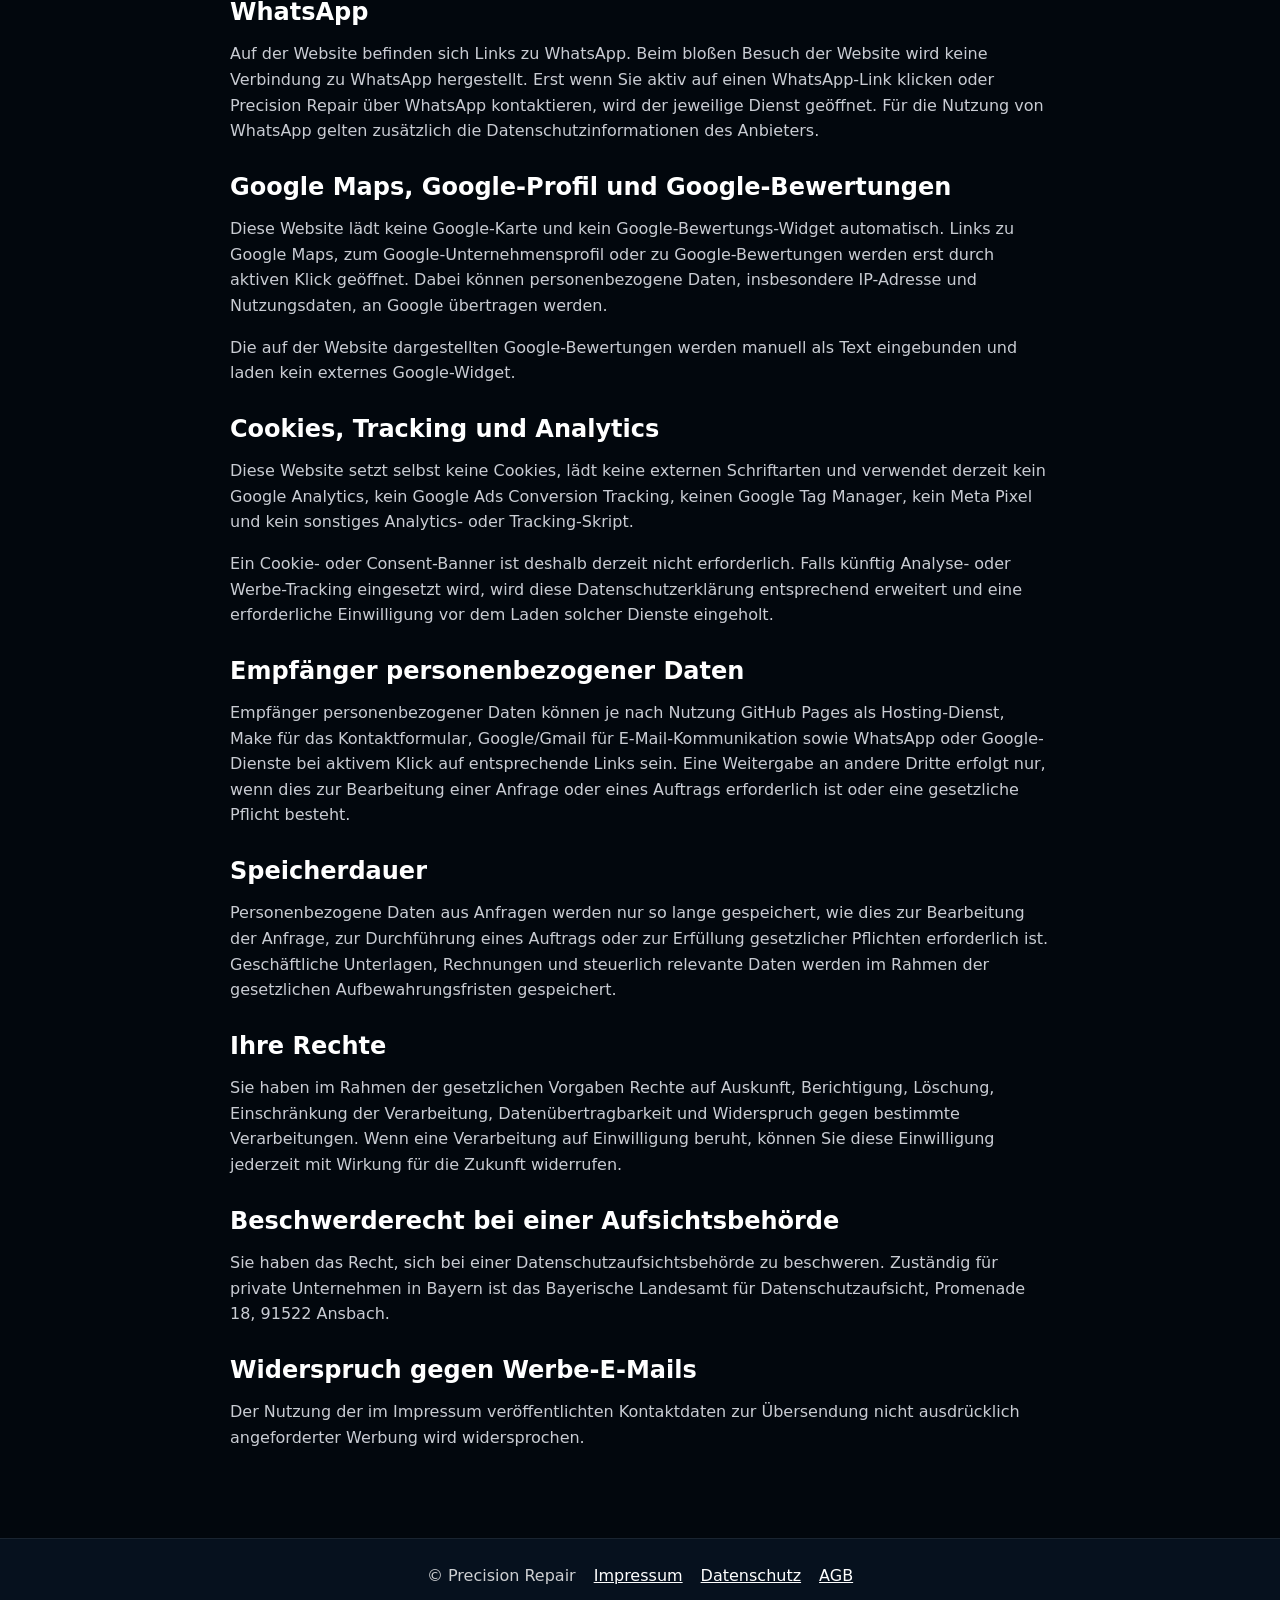
==== commit 49a81e86: "Add Make contact form processing to privacy policy" ====
--- a/datenschutz.html
+++ b/datenschutz.html
@@ -26,11 +26,13 @@
     <p>Die Verarbeitung erfolgt zur Bearbeitung Ihrer Anfrage, zur Erstellung eines Angebots, zur Durchführung vorvertraglicher Maßnahmen und, falls ein Auftrag zustande kommt, zur Vertragsdurchführung.</p>
     <p>Rechtsgrundlage ist Art. 6 Abs. 1 lit. b DSGVO, soweit die Verarbeitung zur Bearbeitung Ihrer Anfrage oder zur Durchführung eines Auftrags erforderlich ist. Für allgemeine Kommunikation und Organisation ist zusätzlich Art. 6 Abs. 1 lit. f DSGVO einschlägig.</p>
 
-    <h2>Kontaktformular</h2>
-    <p>Das Kontaktformular ist als einfache E-Mail-Übergabe vorbereitet. Die eingegebenen Daten werden über das lokal eingerichtete E-Mail-Programm des Nutzers an Precision Repair gesendet. Eine serverseitige Speicherung durch Precision Repair findet über dieses Formular nicht statt.</p>
+    <h2>Kontaktformular über Make</h2>
+    <p>Das Kontaktformular auf dieser Website übermittelt die eingegebenen Angaben an einen Webhook des Automatisierungsdienstes Make. Make wird genutzt, um Kontaktanfragen technisch entgegenzunehmen und automatisiert an Precision Repair per E-Mail weiterzuleiten.</p>
+    <p>Verarbeitet werden dabei insbesondere Name, E-Mail-Adresse, Telefonnummer, Gerät/Modell, Fehlerbeschreibung, Zeitpunkt der Anfrage und technische Übermittlungsdaten. Die Verarbeitung erfolgt zur Bearbeitung der Anfrage und zur Durchführung vorvertraglicher Maßnahmen.</p>
+    <p>Rechtsgrundlage ist Art. 6 Abs. 1 lit. b DSGVO sowie ergänzend Art. 6 Abs. 1 lit. f DSGVO. Das berechtigte Interesse liegt in einer zuverlässigen und effizienten Bearbeitung von Kundenanfragen.</p>
 
     <h2>E-Mail-Kommunikation über Gmail</h2>
-    <p>Für die geschäftliche E-Mail-Kommunikation nutzt Precision Repair Gmail/Google. Wenn Sie per E-Mail Kontakt aufnehmen, können Ihre E-Mail-Daten durch Google verarbeitet werden. Dies dient ausschließlich der Kommunikation, Bearbeitung von Anfragen und Auftragsabwicklung.</p>
+    <p>Für die geschäftliche E-Mail-Kommunikation nutzt Precision Repair Gmail/Google. Wenn Sie per E-Mail Kontakt aufnehmen oder das Kontaktformular verwenden, können Ihre E-Mail-Daten durch Google verarbeitet werden. Dies dient ausschließlich der Kommunikation, Bearbeitung von Anfragen und Auftragsabwicklung.</p>
 
     <h2>WhatsApp</h2>
     <p>Auf der Website befinden sich Links zu WhatsApp. Beim bloßen Besuch der Website wird keine Verbindung zu WhatsApp hergestellt. Erst wenn Sie aktiv auf einen WhatsApp-Link klicken oder Precision Repair über WhatsApp kontaktieren, wird der jeweilige Dienst geöffnet. Für die Nutzung von WhatsApp gelten zusätzlich die Datenschutzinformationen des Anbieters.</p>
@@ -44,7 +46,7 @@
     <p>Ein Cookie- oder Consent-Banner ist deshalb derzeit nicht erforderlich. Falls künftig Analyse- oder Werbe-Tracking eingesetzt wird, wird diese Datenschutzerklärung entsprechend erweitert und eine erforderliche Einwilligung vor dem Laden solcher Dienste eingeholt.</p>
 
     <h2>Empfänger personenbezogener Daten</h2>
-    <p>Empfänger personenbezogener Daten können je nach Nutzung GitHub Pages als Hosting-Dienst, Google/Gmail für E-Mail-Kommunikation sowie WhatsApp oder Google-Dienste bei aktivem Klick auf entsprechende Links sein. Eine Weitergabe an andere Dritte erfolgt nur, wenn dies zur Bearbeitung einer Anfrage oder eines Auftrags erforderlich ist oder eine gesetzliche Pflicht besteht.</p>
+    <p>Empfänger personenbezogener Daten können je nach Nutzung GitHub Pages als Hosting-Dienst, Make für das Kontaktformular, Google/Gmail für E-Mail-Kommunikation sowie WhatsApp oder Google-Dienste bei aktivem Klick auf entsprechende Links sein. Eine Weitergabe an andere Dritte erfolgt nur, wenn dies zur Bearbeitung einer Anfrage oder eines Auftrags erforderlich ist oder eine gesetzliche Pflicht besteht.</p>
 
     <h2>Speicherdauer</h2>
     <p>Personenbezogene Daten aus Anfragen werden nur so lange gespeichert, wie dies zur Bearbeitung der Anfrage, zur Durchführung eines Auftrags oder zur Erfüllung gesetzlicher Pflichten erforderlich ist. Geschäftliche Unterlagen, Rechnungen und steuerlich relevante Daten werden im Rahmen der gesetzlichen Aufbewahrungsfristen gespeichert.</p>
@@ -59,6 +61,6 @@
     <p>Der Nutzung der im Impressum veröffentlichten Kontaktdaten zur Übersendung nicht ausdrücklich angeforderter Werbung wird widersprochen.</p>
   </div></main>
   <footer class="site-footer compact"><div class="container footer-bottom"><span>© Precision Repair</span><a href="impressum.html">Impressum</a><a href="datenschutz.html">Datenschutz</a><a href="agb.html">AGB</a></div></footer>
-  <script src="assets/js/main.js?v=20260705-1"></script>
+  <script src="assets/js/main.js?v=20260705-2"></script>
 </body>
 </html>
